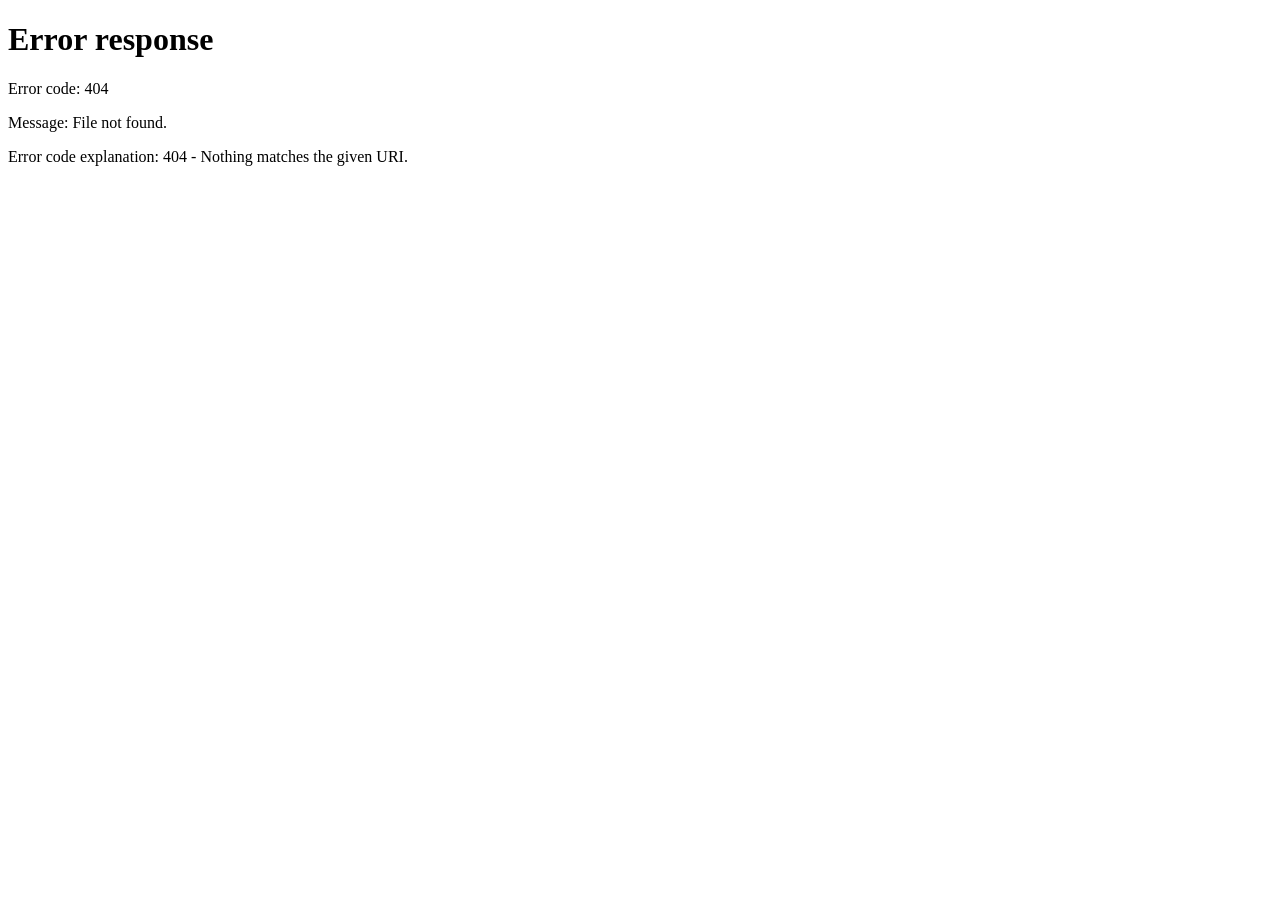
==== Index.html @ e7672748 "Initial commit" ====
<!DOCTYPE html>
<html lang="en">
<head>
    <meta charset="UTF-8">
    <meta name="viewport" content="width=device-width, initial-scale=1.0">
    <title>Sport Manager - Login</title>
    <link rel="stylesheet" href="css/styles.css">
</head>
<body>
    <div class="login-container">
        <div class="login-box">
            <h1>Sport Manager</h1>
            <p class="subtitle">Manage your sports events and teams</p>
            
            <form id="loginForm">
                <div class="form-group">
                    <label for="email">Email:</label>
                    <input type="email" id="email" name="email" required placeholder="your.email@example.com">
                </div>

                <div class="form-group">
                    <label for="password">Password:</label>
                    <input type="password" id="password" name="password" required placeholder="Enter your password">
                </div>

                <div class="form-group">
                    <label for="userType">User Type:</label>
                    <select id="userType" name="userType" required>
                        <option value="">Select User Type</option>
                        <option value="player">Player</option>
                        <option value="manager">Team Manager</option>
                        <option value="admin">Admin</option>
                    </select>
                </div>

                <button type="submit" class="btn-login">Login</button>
            </form>

            <div class="auth-divider">OR</div>

            <button id="googleLoginBtn" class="btn-google">
                <span>Sign in with Google</span>
            </button>

            <p class="signup-link">Don't have an account? <a href="#" onclick="toggleSignup()">Sign up here</a></p>
        </div>

        <!-- Signup Form -->
        <div class="signup-box" id="signupBox" style="display: none;">
            <h2>Create Account</h2>
            <form id="signupForm">
                <div class="form-group">
                    <label for="signupName">Full Name:</label>
                    <input type="text" id="signupName" name="name" required placeholder="Your full name">
                </div>

                <div class="form-group">
                    <label for="signupEmail">Email:</label>
                    <input type="email" id="signupEmail" name="email" required placeholder="your.email@example.com">
                </div>

                <div class="form-group">
                    <label for="signupPassword">Password:</label>
                    <input type="password" id="signupPassword" name="password" required placeholder="Create a password">
                </div>

                <div class="form-group">
                    <label for="signupUserType">User Type:</label>
                    <select id="signupUserType" name="userType" required>
                        <option value="">Select User Type</option>
                        <option value="player">Player</option>
                        <option value="manager">Team Manager</option>
                        <option value="admin">Admin</option>
                    </select>
                </div>

                <button type="submit" class="btn-login">Create Account</button>
                <button type="button" class="btn-secondary" onclick="toggleSignup()">Back to Login</button>
            </form>
        </div>
    </div>

    <script src="https://accounts.google.com/gsi/client" async defer></script>
    <script src="config.js"></script>
    <script src="js/utils.js"></script>
    <script src="js/google-sheets-api.js"></script>
    <script src="js/auth.js"></script>
</body>
</html>
---- css/styles.css ----
/* Global Styles */
:root {
    --primary-color: #2563eb;
    --secondary-color: #64748b;
    --success-color: #10b981;
    --danger-color: #ef4444;
    --warning-color: #f59e0b;
    --light-bg: #f8fafc;
    --dark-bg: #1e293b;
    --border-color: #e2e8f0;
    --text-dark: #1e293b;
    --text-light: #64748b;
    --shadow: 0 1px 3px rgba(0, 0, 0, 0.1);
    --shadow-lg: 0 10px 15px rgba(0, 0, 0, 0.1);
}

* {
    margin: 0;
    padding: 0;
    box-sizing: border-box;
}

body {
    font-family: -apple-system, BlinkMacSystemFont, 'Segoe UI', Roboto, 'Helvetica Neue', Arial, sans-serif;
    background-color: var(--light-bg);
    color: var(--text-dark);
    line-height: 1.6;
}

/* Login Page Styles */
.login-container {
    display: flex;
    justify-content: center;
    align-items: center;
    min-height: 100vh;
    background: linear-gradient(135deg, #667eea 0%, #764ba2 100%);
    padding: 20px;
}

.login-box, .signup-box {
    background: white;
    padding: 40px;
    border-radius: 10px;
    box-shadow: var(--shadow-lg);
    width: 100%;
    max-width: 400px;
}

.login-box h1 {
    color: var(--primary-color);
    margin-bottom: 10px;
    text-align: center;
}

.subtitle {
    text-align: center;
    color: var(--text-light);
    margin-bottom: 30px;
}

.form-group {
    margin-bottom: 20px;
}

.form-group label {
    display: block;
    margin-bottom: 8px;
    font-weight: 500;
    color: var(--text-dark);
}

.form-group input,
.form-group select,
.form-group textarea {
    width: 100%;
    padding: 12px;
    border: 1px solid var(--border-color);
    border-radius: 5px;
    font-size: 14px;
    font-family: inherit;
    transition: border-color 0.3s;
}

.form-group input:focus,
.form-group select:focus,
.form-group textarea:focus {
    outline: none;
    border-color: var(--primary-color);
    box-shadow: 0 0 0 3px rgba(37, 99, 235, 0.1);
}

.form-row {
    display: grid;
    grid-template-columns: 1fr 1fr;
    gap: 15px;
}

/* Buttons */
.btn-login, .btn-primary, .btn-secondary, .btn-danger, .btn-google, .btn-link {
    padding: 12px 24px;
    border: none;
    border-radius: 5px;
    font-size: 14px;
    font-weight: 500;
    cursor: pointer;
    transition: all 0.3s;
    display: inline-block;
    text-decoration: none;
    text-align: center;
}

.btn-login, .btn-primary {
    background-color: var(--primary-color);
    color: white;
    width: 100%;
    margin-top: 10px;
}

.btn-login:hover, .btn-primary:hover {
    background-color: #1d4ed8;
    transform: translateY(-2px);
    box-shadow: var(--shadow-lg);
}

.btn-secondary {
    background-color: var(--secondary-color);
    color: white;
    margin-right: 10px;
}

.btn-secondary:hover {
    background-color: #475569;
}

.btn-danger {
    background-color: var(--danger-color);
    color: white;
}

.btn-danger:hover {
    background-color: #dc2626;
}

.btn-google {
    background-color: white;
    color: var(--text-dark);
    border: 2px solid var(--border-color);
    width: 100%;
    margin-top: 10px;
    display: flex;
    align-items: center;
    justify-content: center;
    gap: 10px;
}

.btn-google:hover {
    background-color: var(--light-bg);
    border-color: var(--primary-color);
}

.btn-link {
    background: none;
    color: var(--primary-color);
    padding: 0;
    text-decoration: underline;
}

.btn-link:hover {
    color: #1d4ed8;
}

.auth-divider {
    text-align: center;
    margin: 20px 0;
    color: var(--text-light);
    position: relative;
}

.auth-divider::before {
    content: '';
    position: absolute;
    top: 50%;
    left: 0;
    right: 0;
    height: 1px;
    background-color: var(--border-color);
}

.auth-divider {
    background: white;
    display: inline-block;
    width: 100%;
}

.signup-link {
    text-align: center;
    margin-top: 20px;
    color: var(--text-light);
}

.signup-link a {
    color: var(--primary-color);
    text-decoration: none;
    font-weight: 500;
}

.signup-link a:hover {
    text-decoration: underline;
}

/* Dashboard Container */
.dashboard-container {
    display: flex;
    min-height: 100vh;
}

/* Sidebar */
.sidebar {
    width: 250px;
    background-color: var(--dark-bg);
    color: white;
    padding: 20px;
    position: fixed;
    height: 100vh;
    overflow-y: auto;
    box-shadow: var(--shadow);
}

.sidebar-header {
    display: flex;
    justify-content: space-between;
    align-items: center;
    margin-bottom: 30px;
}

.sidebar-header h2 {
    font-size: 20px;
    color: var(--primary-color);
}

.btn-menu-toggle {
    display: none;
    background: none;
    border: none;
    color: white;
    font-size: 20px;
    cursor: pointer;
}

.sidebar-nav ul {
    list-style: none;
}

.sidebar-nav li {
    margin-bottom: 10px;
}

.sidebar-nav a {
    display: block;
    padding: 12px 15px;
    color: #cbd5e1;
    text-decoration: none;
    border-radius: 5px;
    transition: all 0.3s;
}

.sidebar-nav a:hover, .sidebar-nav a.active {
    background-color: rgba(37, 99, 235, 0.2);
    color: var(--primary-color);
}

.sidebar-footer {
    margin-top: auto;
}

.btn-logout {
    width: 100%;
    padding: 10px;
    background-color: var(--danger-color);
    color: white;
    border: none;
    border-radius: 5px;
    cursor: pointer;
    transition: all 0.3s;
}

.btn-logout:hover {
    background-color: #dc2626;
}

/* Main Content */
.main-content {
    flex: 1;
    margin-left: 250px;
    padding: 30px;
}

.top-bar {
    display: flex;
    justify-content: space-between;
    align-items: center;
    margin-bottom: 30px;
    background-color: white;
    padding: 20px;
    border-radius: 10px;
    box-shadow: var(--shadow);
}

.top-bar h1 {
    margin: 0;
    color: var(--text-dark);
}

.user-info {
    display: flex;
    align-items: center;
    gap: 15px;
}

.avatar {
    width: 40px;
    height: 40px;
    border-radius: 50%;
    background-color: var(--border-color);
}

/* Content Wrapper */
.content-wrapper {
    background-color: white;
    padding: 20px;
    border-radius: 10px;
    box-shadow: var(--shadow);
}

.filters {
    display: flex;
    gap: 15px;
    margin-bottom: 20px;
}

.search-input, .filter-select {
    padding: 10px;
    border: 1px solid var(--border-color);
    border-radius: 5px;
    font-size: 14px;
}

.search-input {
    flex: 1;
}

.filter-select {
    min-width: 150px;
}

/* Grid Views */
.matches-grid, .sports-grid, .teams-grid, .umpires-grid {
    display: grid;
    grid-template-columns: repeat(auto-fill, minmax(300px, 1fr));
    gap: 20px;
    margin-top: 20px;
}

.card {
    background: white;
    padding: 20px;
    border-radius: 8px;
    border: 1px solid var(--border-color);
    transition: all 0.3s;
    cursor: pointer;
}

.card:hover {
    box-shadow: var(--shadow-lg);
    transform: translateY(-2px);
}

.card h3 {
    margin-bottom: 10px;
    color: var(--text-dark);
}

.card p {
    color: var(--text-light);
    font-size: 14px;
    margin-bottom: 5px;
}

.card-footer {
    display: flex;
    justify-content: space-between;
    margin-top: 15px;
    gap: 10px;
}

/* Modal Styles */
.modal {
    display: none;
    position: fixed;
    z-index: 1000;
    left: 0;
    top: 0;
    width: 100%;
    height: 100%;
    background-color: rgba(0, 0, 0, 0.5);
}

.modal.open {
    display: flex;
    align-items: center;
    justify-content: center;
}

.modal-content {
    background-color: white;
    padding: 30px;
    border-radius: 10px;
    width: 90%;
    max-width: 600px;
    max-height: 90vh;
    overflow-y: auto;
    position: relative;
}

.modal-content.large {
    max-width: 800px;
}

.close {
    position: absolute;
    right: 20px;
    top: 20px;
    font-size: 28px;
    font-weight: bold;
    color: var(--text-light);
    cursor: pointer;
}

.close:hover {
    color: var(--text-dark);
}

/* Loading State */
.loading {
    text-align: center;
    padding: 40px;
    color: var(--text-light);
}

/* Responsive Design */
@media (max-width: 768px) {
    .sidebar {
        width: 100%;
        height: auto;
        position: relative;
        padding: 15px;
    }

    .btn-menu-toggle {
        display: block;
    }

    .main-content {
        margin-left: 0;
        padding: 15px;
    }

    .top-bar {
        flex-direction: column;
        gap: 15px;
    }

    .form-row {
        grid-template-columns: 1fr;
    }

    .matches-grid, .sports-grid, .teams-grid, .umpires-grid {
        grid-template-columns: 1fr;
    }

    .sidebar-nav ul {
        display: flex;
        flex-wrap: wrap;
        gap: 10px;
    }

    .sidebar-nav li {
        margin-bottom: 0;
        flex: 1;
        min-width: 150px;
    }
}

/* Utility Classes */
.text-center {
    text-align: center;
}

.mt-20 {
    margin-top: 20px;
}

.mb-20 {
    margin-bottom: 20px;
}

.gap-10 {
    gap: 10px;
}

.gap-20 {
    gap: 20px;
}

/* Checkbox Group */
.checkbox-group {
    display: flex;
    flex-direction: column;
    gap: 10px;
}

.checkbox-group label {
    display: flex;
    align-items: center;
    gap: 10px;
    cursor: pointer;
    font-weight: normal;
}

.checkbox-group input[type="checkbox"] {
    width: auto;
    margin: 0;
}
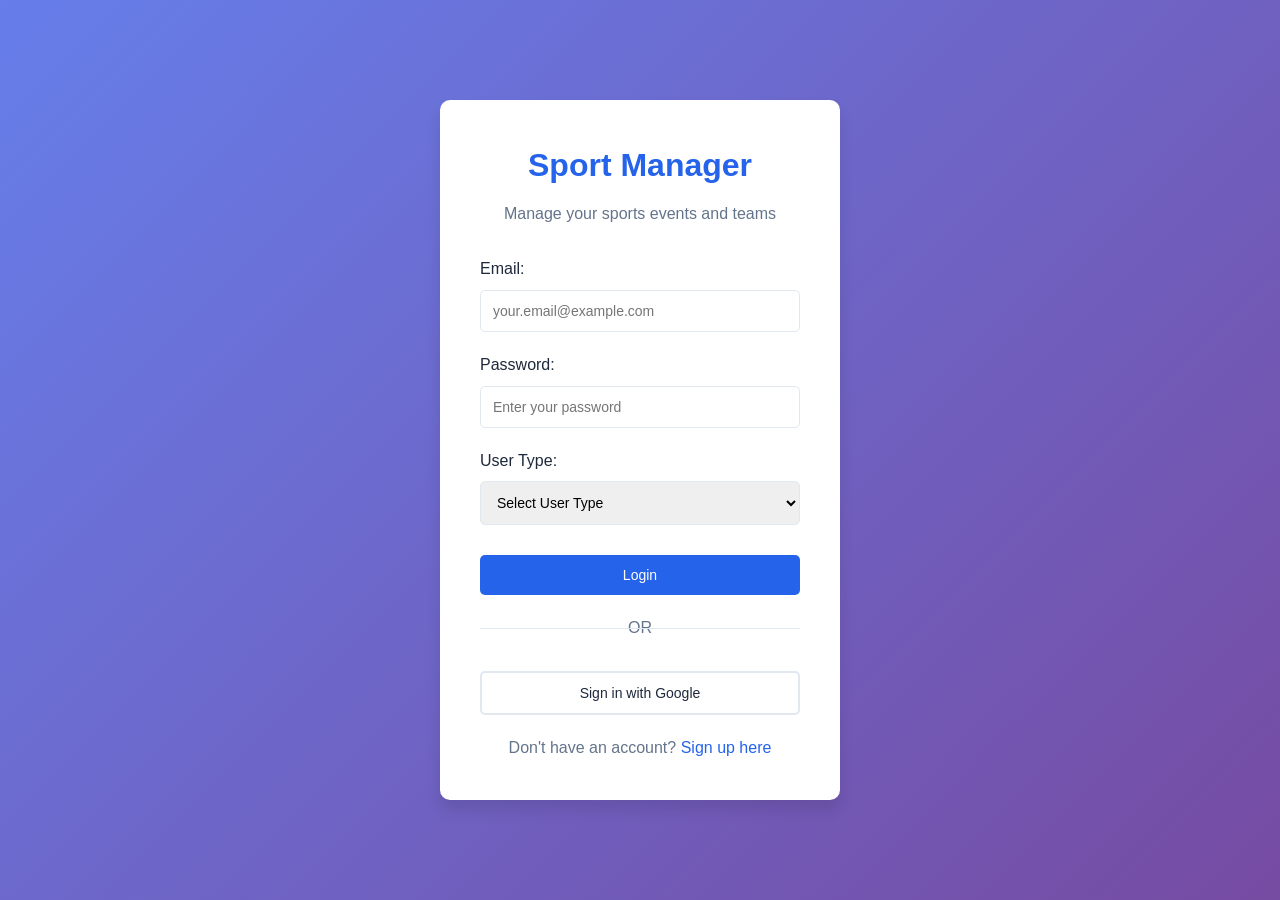
==== commit 1f8b191d: "commit" ====
--- a/Index.html
+++ b/Index.html
@@ -70,7 +70,6 @@
                         <option value="">Select User Type</option>
                         <option value="player">Player</option>
                         <option value="manager">Team Manager</option>
-                        <option value="admin">Admin</option>
                     </select>
                 </div>
 
